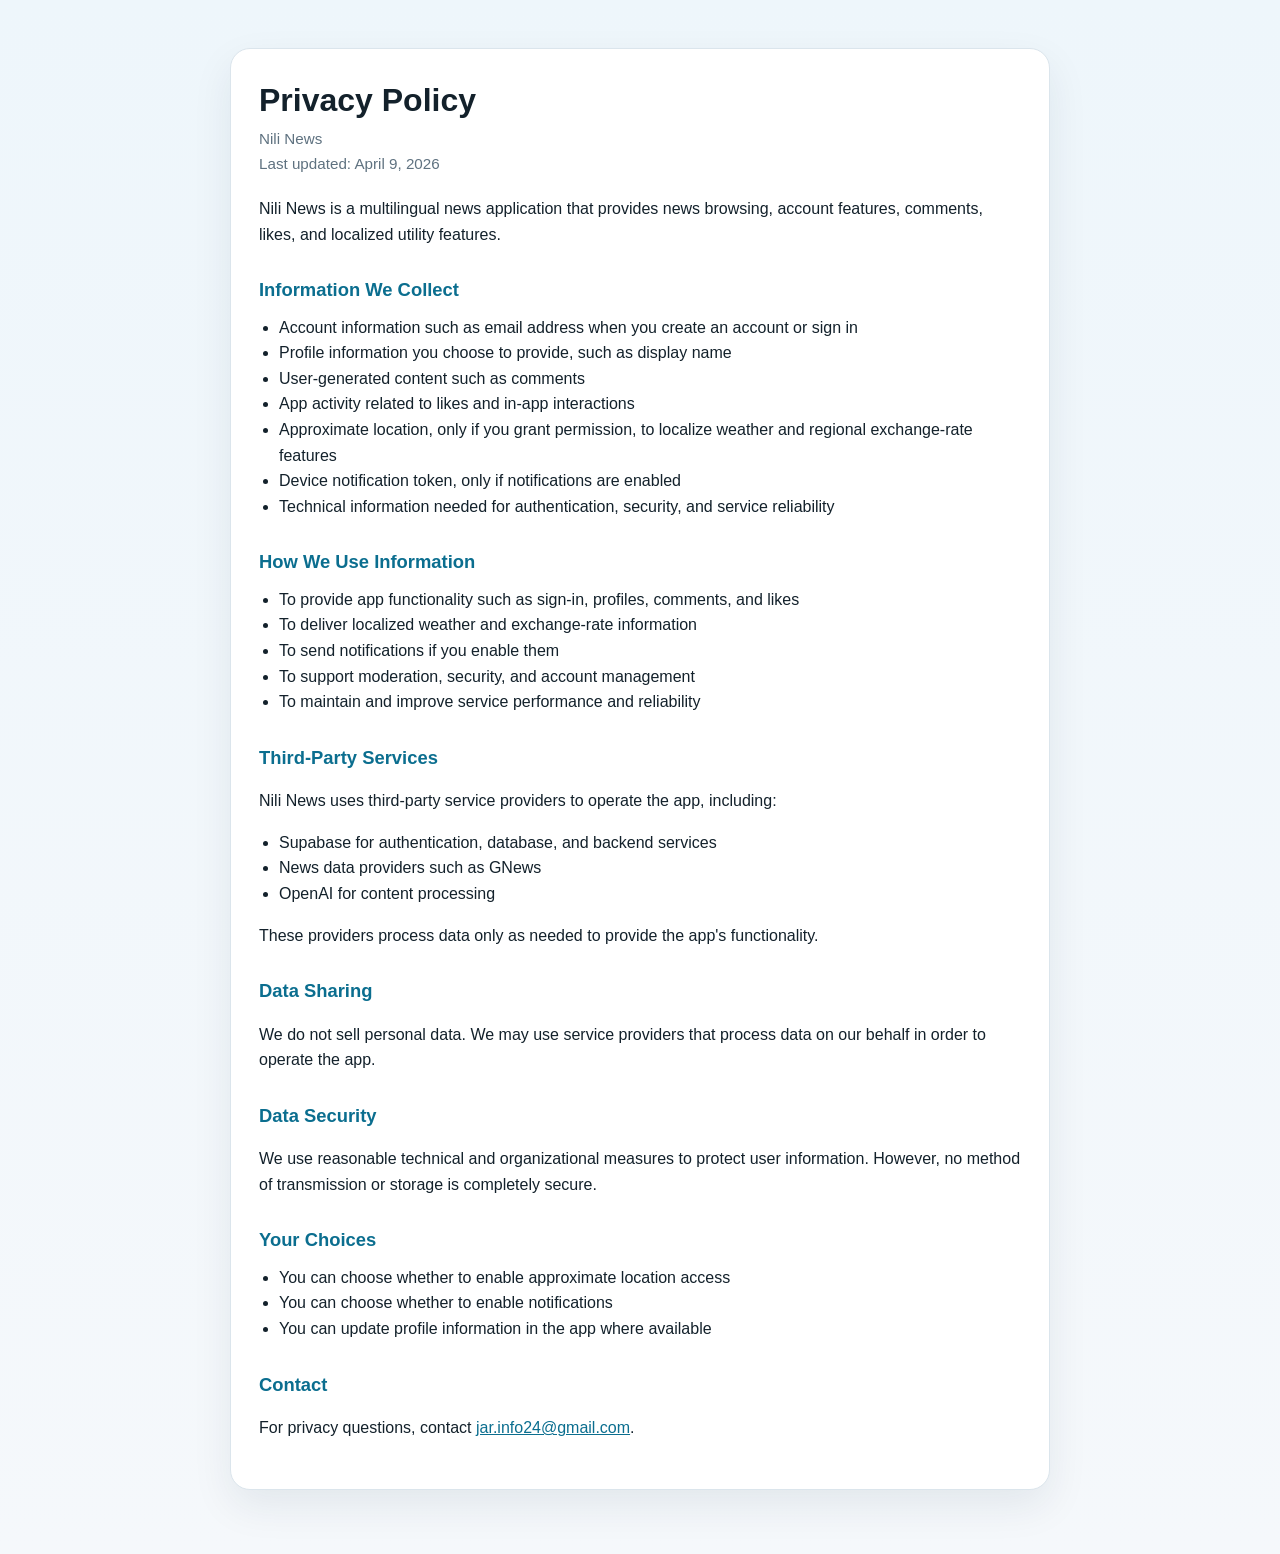
==== privacy-policy.html @ b3837805 "Add files via upload" ====
<!DOCTYPE html>
<html lang="en">
<head>
  <meta charset="utf-8">
  <meta name="viewport" content="width=device-width, initial-scale=1">
  <title>Privacy Policy - Nili News</title>
  <meta name="description" content="Privacy Policy for Nili News.">
  <style>
    :root {
      --bg: #f5f8fb;
      --panel: #ffffff;
      --text: #13212b;
      --muted: #5f7280;
      --accent: #0b6e8f;
      --border: #dbe5ec;
    }

    * {
      box-sizing: border-box;
    }

    body {
      margin: 0;
      font-family: "Segoe UI", Arial, sans-serif;
      background: linear-gradient(180deg, #eef6fb 0%, var(--bg) 100%);
      color: var(--text);
      line-height: 1.6;
    }

    main {
      max-width: 860px;
      margin: 0 auto;
      padding: 48px 20px 64px;
    }

    .card {
      background: var(--panel);
      border: 1px solid var(--border);
      border-radius: 20px;
      padding: 32px 28px;
      box-shadow: 0 16px 40px rgba(16, 42, 67, 0.08);
    }

    h1 {
      margin: 0 0 8px;
      font-size: 2rem;
      line-height: 1.2;
    }

    h2 {
      margin-top: 28px;
      margin-bottom: 10px;
      font-size: 1.15rem;
      color: var(--accent);
    }

    p, li {
      font-size: 1rem;
    }

    .updated {
      margin: 0 0 20px;
      color: var(--muted);
      font-size: 0.95rem;
    }

    ul {
      margin: 0;
      padding-left: 20px;
    }

    a {
      color: var(--accent);
    }
  </style>
</head>
<body>
  <main>
    <section class="card">
      <h1>Privacy Policy</h1>
      <p class="updated">Nili News<br>Last updated: April 9, 2026</p>

      <p>
        Nili News is a multilingual news application that provides news browsing,
        account features, comments, likes, and localized utility features.
      </p>

      <h2>Information We Collect</h2>
      <ul>
        <li>Account information such as email address when you create an account or sign in</li>
        <li>Profile information you choose to provide, such as display name</li>
        <li>User-generated content such as comments</li>
        <li>App activity related to likes and in-app interactions</li>
        <li>Approximate location, only if you grant permission, to localize weather and regional exchange-rate features</li>
        <li>Device notification token, only if notifications are enabled</li>
        <li>Technical information needed for authentication, security, and service reliability</li>
      </ul>

      <h2>How We Use Information</h2>
      <ul>
        <li>To provide app functionality such as sign-in, profiles, comments, and likes</li>
        <li>To deliver localized weather and exchange-rate information</li>
        <li>To send notifications if you enable them</li>
        <li>To support moderation, security, and account management</li>
        <li>To maintain and improve service performance and reliability</li>
      </ul>

      <h2>Third-Party Services</h2>
      <p>Nili News uses third-party service providers to operate the app, including:</p>
      <ul>
        <li>Supabase for authentication, database, and backend services</li>
        <li>News data providers such as GNews</li>
        <li>OpenAI for content processing</li>
      </ul>
      <p>These providers process data only as needed to provide the app's functionality.</p>

      <h2>Data Sharing</h2>
      <p>
        We do not sell personal data. We may use service providers that process data on our behalf
        in order to operate the app.
      </p>

      <h2>Data Security</h2>
      <p>
        We use reasonable technical and organizational measures to protect user information.
        However, no method of transmission or storage is completely secure.
      </p>

      <h2>Your Choices</h2>
      <ul>
        <li>You can choose whether to enable approximate location access</li>
        <li>You can choose whether to enable notifications</li>
        <li>You can update profile information in the app where available</li>
      </ul>

      <h2>Contact</h2>
      <p>
        For privacy questions, contact
        <a href="mailto:jar.info24@gmail.com">jar.info24@gmail.com</a>.
      </p>
    </section>
  </main>
</body>
</html>
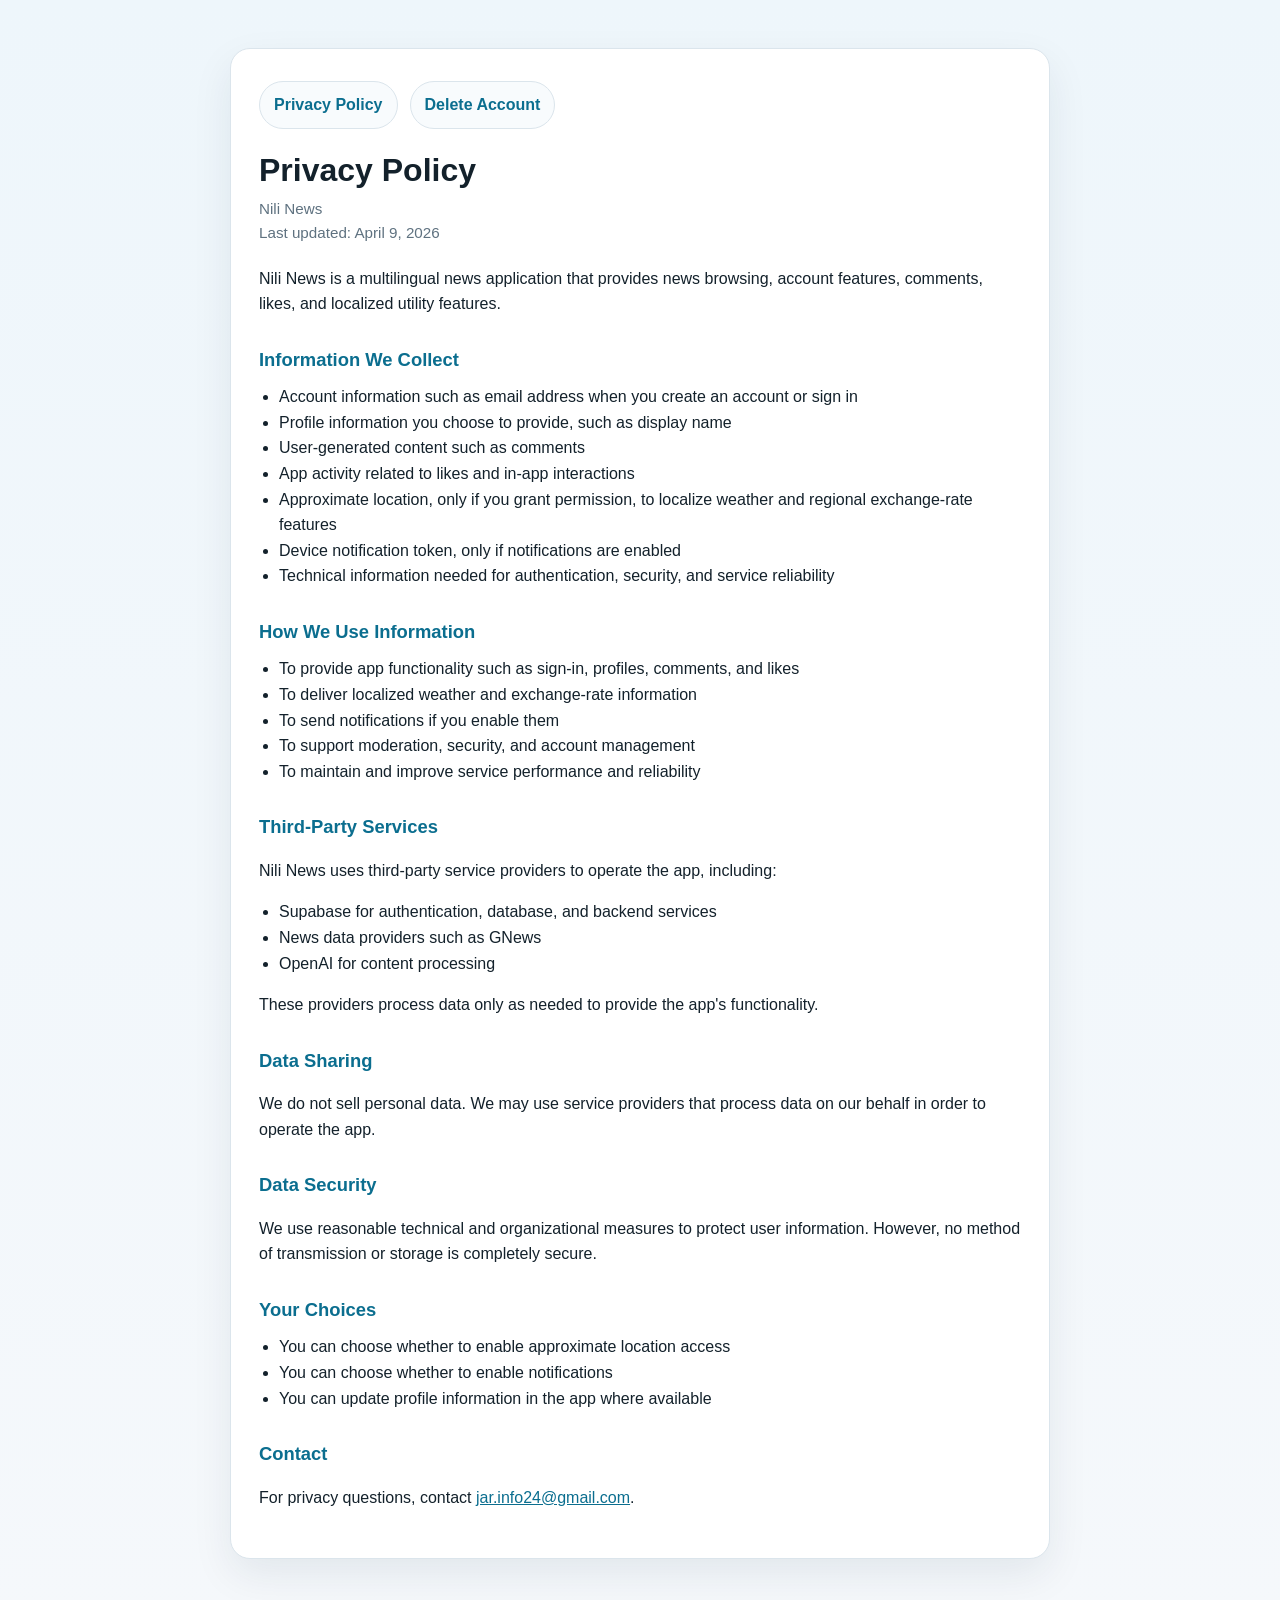
==== commit 8dfe1293: "Update privacy-policy.html" ====
--- a/privacy-policy.html
+++ b/privacy-policy.html
@@ -41,6 +41,24 @@
       box-shadow: 0 16px 40px rgba(16, 42, 67, 0.08);
     }
 
+    .nav {
+      display: flex;
+      gap: 12px;
+      flex-wrap: wrap;
+      margin-bottom: 22px;
+    }
+
+    .nav a {
+      display: inline-flex;
+      align-items: center;
+      padding: 10px 14px;
+      border-radius: 999px;
+      border: 1px solid var(--border);
+      background: #f8fbfd;
+      text-decoration: none;
+      font-weight: 600;
+    }
+
     h1 {
       margin: 0 0 8px;
       font-size: 2rem;
@@ -77,6 +95,11 @@
 <body>
   <main>
     <section class="card">
+      <nav class="nav" aria-label="Policy navigation">
+        <a href="privacy-policy.html">Privacy Policy</a>
+        <a href="delete-account.html">Delete Account</a>
+      </nav>
+
       <h1>Privacy Policy</h1>
       <p class="updated">Nili News<br>Last updated: April 9, 2026</p>
 
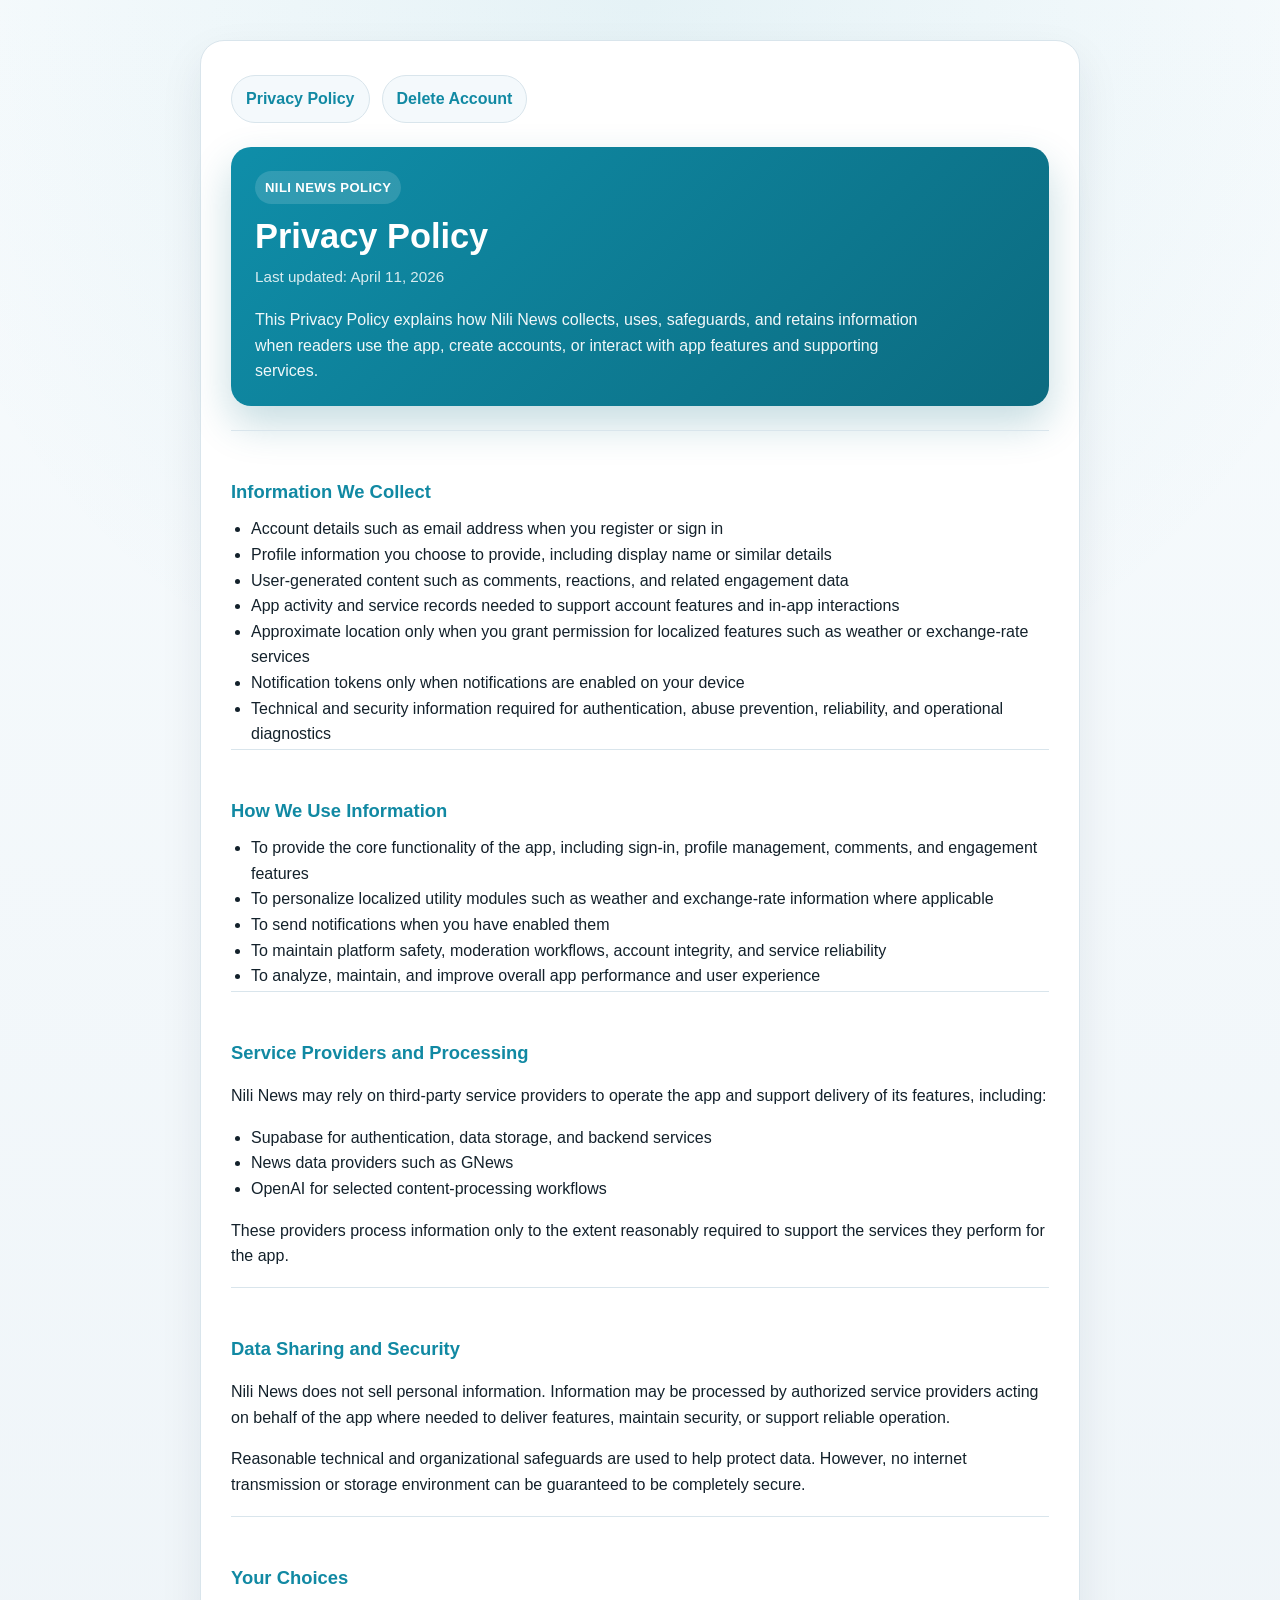
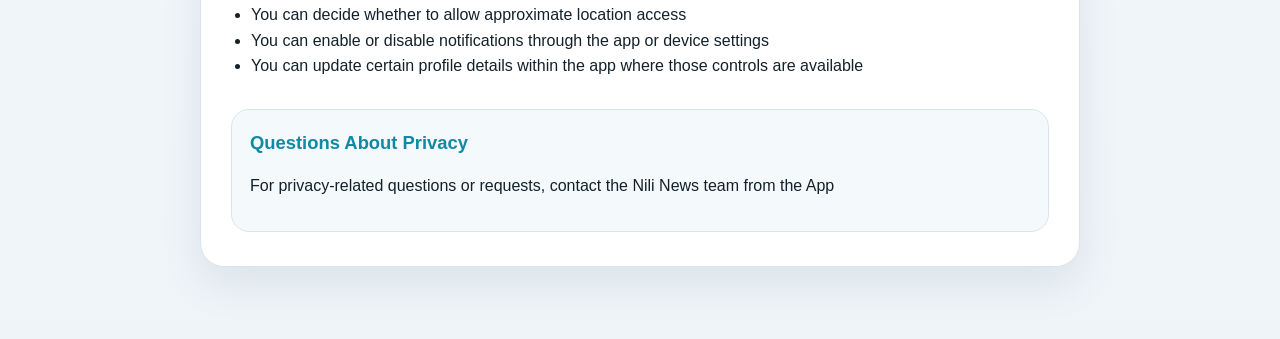
==== commit 83238439: "Update privacy-policy.html" ====
--- a/privacy-policy.html
+++ b/privacy-policy.html
@@ -7,12 +7,15 @@
   <meta name="description" content="Privacy Policy for Nili News.">
   <style>
     :root {
-      --bg: #f5f8fb;
+      --bg: #eef4f8;
       --panel: #ffffff;
       --text: #13212b;
       --muted: #5f7280;
-      --accent: #0b6e8f;
-      --border: #dbe5ec;
+      --accent: #1189a3;
+      --accent-dark: #0c6b80;
+      --border: #d9e5ec;
+      --soft: #f4f9fc;
+      --hero: linear-gradient(135deg, #0f8ea9 0%, #0c6b80 100%);
     }
 
     * {
@@ -22,30 +25,32 @@
     body {
       margin: 0;
       font-family: "Segoe UI", Arial, sans-serif;
-      background: linear-gradient(180deg, #eef6fb 0%, var(--bg) 100%);
+      background:
+        radial-gradient(circle at top, rgba(17, 137, 163, 0.08), transparent 38%),
+        linear-gradient(180deg, #f7fbfd 0%, var(--bg) 100%);
       color: var(--text);
       line-height: 1.6;
     }
 
     main {
-      max-width: 860px;
+      max-width: 920px;
       margin: 0 auto;
-      padding: 48px 20px 64px;
+      padding: 40px 20px 72px;
     }
 
     .card {
       background: var(--panel);
       border: 1px solid var(--border);
-      border-radius: 20px;
-      padding: 32px 28px;
-      box-shadow: 0 16px 40px rgba(16, 42, 67, 0.08);
+      border-radius: 24px;
+      padding: 34px 30px;
+      box-shadow: 0 18px 44px rgba(16, 42, 67, 0.08);
     }
 
     .nav {
       display: flex;
       gap: 12px;
       flex-wrap: wrap;
-      margin-bottom: 22px;
+      margin-bottom: 24px;
     }
 
     .nav a {
@@ -54,14 +59,35 @@
       padding: 10px 14px;
       border-radius: 999px;
       border: 1px solid var(--border);
-      background: #f8fbfd;
+      background: var(--soft);
       text-decoration: none;
       font-weight: 600;
     }
 
+    .hero {
+      background: var(--hero);
+      color: #ffffff;
+      border-radius: 20px;
+      padding: 24px 24px 22px;
+      margin-bottom: 24px;
+      box-shadow: 0 18px 40px rgba(12, 107, 128, 0.24);
+    }
+
+    .eyebrow {
+      display: inline-flex;
+      align-items: center;
+      padding: 6px 10px;
+      border-radius: 999px;
+      background: rgba(255, 255, 255, 0.14);
+      font-size: 0.82rem;
+      font-weight: 700;
+      letter-spacing: 0.03em;
+      text-transform: uppercase;
+    }
+
     h1 {
-      margin: 0 0 8px;
-      font-size: 2rem;
+      margin: 12px 0 8px;
+      font-size: 2.15rem;
       line-height: 1.2;
     }
 
@@ -77,9 +103,15 @@
     }
 
     .updated {
-      margin: 0 0 20px;
-      color: var(--muted);
+      margin: 0;
+      color: rgba(255, 255, 255, 0.84);
       font-size: 0.95rem;
+    }
+
+    .lede {
+      margin: 18px 0 0;
+      color: rgba(255, 255, 255, 0.94);
+      max-width: 680px;
     }
 
     ul {
@@ -87,8 +119,61 @@
       padding-left: 20px;
     }
 
+    .section {
+      padding: 18px 0 2px;
+      border-top: 1px solid var(--border);
+    }
+
+    .section:first-of-type {
+      border-top: 0;
+      padding-top: 0;
+    }
+
+    .callout {
+      margin-top: 28px;
+      padding: 18px 18px 16px;
+      border: 1px solid var(--border);
+      border-radius: 18px;
+      background: var(--soft);
+    }
+
+    .callout h2 {
+      margin-top: 0;
+    }
+
+    .button {
+      display: inline-flex;
+      align-items: center;
+      justify-content: center;
+      margin-top: 12px;
+      padding: 11px 16px;
+      border-radius: 999px;
+      background: var(--accent);
+      color: #ffffff;
+      font-weight: 700;
+      text-decoration: none;
+    }
+
     a {
       color: var(--accent);
+    }
+
+    @media (max-width: 640px) {
+      main {
+        padding: 24px 14px 48px;
+      }
+
+      .card {
+        padding: 22px 18px;
+      }
+
+      .hero {
+        padding: 20px 18px;
+      }
+
+      h1 {
+        font-size: 1.8rem;
+      }
     }
   </style>
 </head>
@@ -100,67 +185,81 @@
         <a href="delete-account.html">Delete Account</a>
       </nav>
 
-      <h1>Privacy Policy</h1>
-      <p class="updated">Nili News<br>Last updated: April 9, 2026</p>
-
-      <p>
-        Nili News is a multilingual news application that provides news browsing,
-        account features, comments, likes, and localized utility features.
-      </p>
-
-      <h2>Information We Collect</h2>
-      <ul>
-        <li>Account information such as email address when you create an account or sign in</li>
-        <li>Profile information you choose to provide, such as display name</li>
-        <li>User-generated content such as comments</li>
-        <li>App activity related to likes and in-app interactions</li>
-        <li>Approximate location, only if you grant permission, to localize weather and regional exchange-rate features</li>
-        <li>Device notification token, only if notifications are enabled</li>
-        <li>Technical information needed for authentication, security, and service reliability</li>
-      </ul>
-
-      <h2>How We Use Information</h2>
-      <ul>
-        <li>To provide app functionality such as sign-in, profiles, comments, and likes</li>
-        <li>To deliver localized weather and exchange-rate information</li>
-        <li>To send notifications if you enable them</li>
-        <li>To support moderation, security, and account management</li>
-        <li>To maintain and improve service performance and reliability</li>
-      </ul>
-
-      <h2>Third-Party Services</h2>
-      <p>Nili News uses third-party service providers to operate the app, including:</p>
-      <ul>
-        <li>Supabase for authentication, database, and backend services</li>
-        <li>News data providers such as GNews</li>
-        <li>OpenAI for content processing</li>
-      </ul>
-      <p>These providers process data only as needed to provide the app's functionality.</p>
-
-      <h2>Data Sharing</h2>
-      <p>
-        We do not sell personal data. We may use service providers that process data on our behalf
-        in order to operate the app.
-      </p>
-
-      <h2>Data Security</h2>
-      <p>
-        We use reasonable technical and organizational measures to protect user information.
-        However, no method of transmission or storage is completely secure.
-      </p>
-
-      <h2>Your Choices</h2>
-      <ul>
-        <li>You can choose whether to enable approximate location access</li>
-        <li>You can choose whether to enable notifications</li>
-        <li>You can update profile information in the app where available</li>
-      </ul>
-
-      <h2>Contact</h2>
-      <p>
-        For privacy questions, contact
-        <a href="mailto:jar.info24@gmail.com">jar.info24@gmail.com</a>.
-      </p>
+      <div class="hero">
+        <span class="eyebrow">Nili News policy</span>
+        <h1>Privacy Policy</h1>
+        <p class="updated">Last updated: April 11, 2026</p>
+        <p class="lede">
+          This Privacy Policy explains how Nili News collects, uses, safeguards, and
+          retains information when readers use the app, create accounts, or interact
+          with app features and supporting services.
+        </p>
+      </div>
+
+      <div class="section">
+        <h2>Information We Collect</h2>
+        <ul>
+          <li>Account details such as email address when you register or sign in</li>
+          <li>Profile information you choose to provide, including display name or similar details</li>
+          <li>User-generated content such as comments, reactions, and related engagement data</li>
+          <li>App activity and service records needed to support account features and in-app interactions</li>
+          <li>Approximate location only when you grant permission for localized features such as weather or exchange-rate services</li>
+          <li>Notification tokens only when notifications are enabled on your device</li>
+          <li>Technical and security information required for authentication, abuse prevention, reliability, and operational diagnostics</li>
+        </ul>
+      </div>
+
+      <div class="section">
+        <h2>How We Use Information</h2>
+        <ul>
+          <li>To provide the core functionality of the app, including sign-in, profile management, comments, and engagement features</li>
+          <li>To personalize localized utility modules such as weather and exchange-rate information where applicable</li>
+          <li>To send notifications when you have enabled them</li>
+          <li>To maintain platform safety, moderation workflows, account integrity, and service reliability</li>
+          <li>To analyze, maintain, and improve overall app performance and user experience</li>
+        </ul>
+      </div>
+
+      <div class="section">
+        <h2>Service Providers and Processing</h2>
+        <p>Nili News may rely on third-party service providers to operate the app and support delivery of its features, including:</p>
+        <ul>
+          <li>Supabase for authentication, data storage, and backend services</li>
+          <li>News data providers such as GNews</li>
+          <li>OpenAI for selected content-processing workflows</li>
+        </ul>
+        <p>These providers process information only to the extent reasonably required to support the services they perform for the app.</p>
+      </div>
+
+      <div class="section">
+        <h2>Data Sharing and Security</h2>
+        <p>
+          Nili News does not sell personal information. Information may be processed by
+          authorized service providers acting on behalf of the app where needed to deliver
+          features, maintain security, or support reliable operation.
+        </p>
+        <p>
+          Reasonable technical and organizational safeguards are used to help protect data.
+          However, no internet transmission or storage environment can be guaranteed to be
+          completely secure.
+        </p>
+      </div>
+
+      <div class="section">
+        <h2>Your Choices</h2>
+        <ul>
+          <li>You can decide whether to allow approximate location access</li>
+          <li>You can enable or disable notifications through the app or device settings</li>
+          <li>You can update certain profile details within the app where those controls are available</li>
+        </ul>
+      </div>
+
+      <div class="callout">
+        <h2>Questions About Privacy</h2>
+        <p>
+          For privacy-related questions or requests, contact the Nili News team from the App
+        </p>
+      </div>
     </section>
   </main>
 </body>
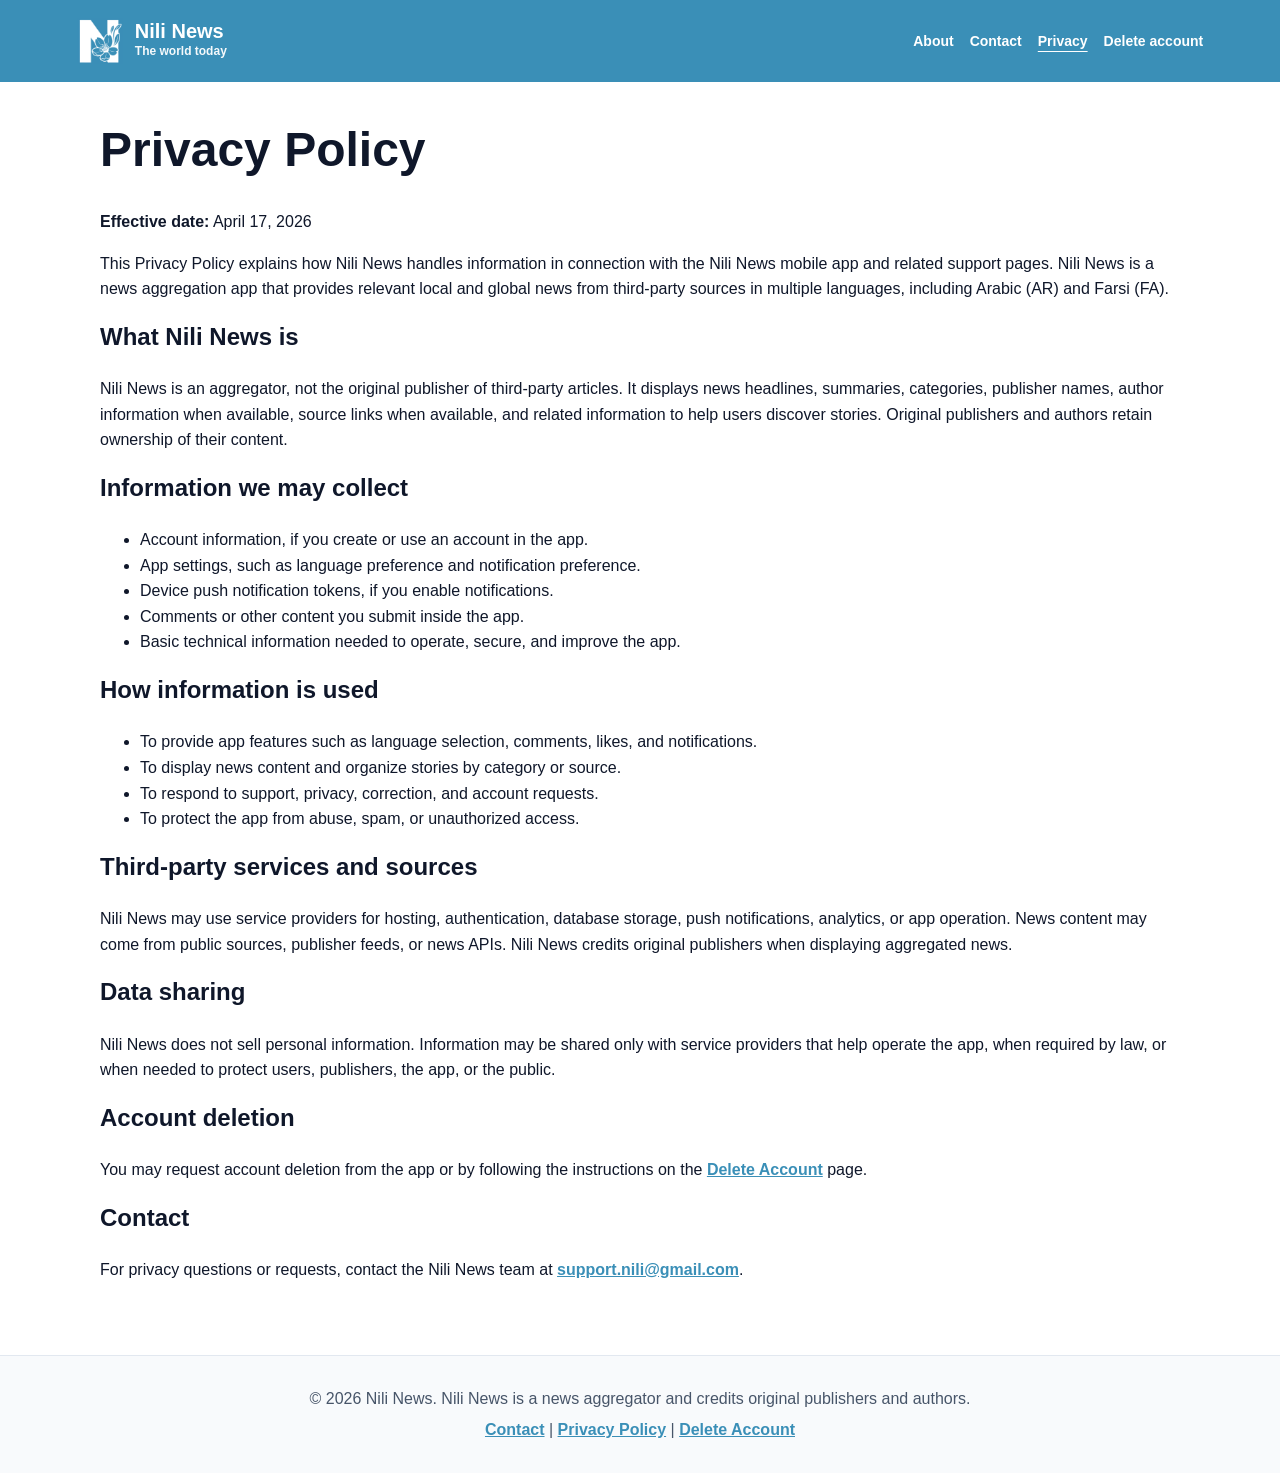
==== commit f5e9aebd: "Update Nili News policy website" ====
--- a/privacy-policy.html
+++ b/privacy-policy.html
@@ -1,266 +1,82 @@
-<!DOCTYPE html>
+<!doctype html>
 <html lang="en">
 <head>
   <meta charset="utf-8">
   <meta name="viewport" content="width=device-width, initial-scale=1">
-  <title>Privacy Policy - Nili News</title>
-  <meta name="description" content="Privacy Policy for Nili News.">
-  <style>
-    :root {
-      --bg: #eef4f8;
-      --panel: #ffffff;
-      --text: #13212b;
-      --muted: #5f7280;
-      --accent: #1189a3;
-      --accent-dark: #0c6b80;
-      --border: #d9e5ec;
-      --soft: #f4f9fc;
-      --hero: linear-gradient(135deg, #0f8ea9 0%, #0c6b80 100%);
-    }
-
-    * {
-      box-sizing: border-box;
-    }
-
-    body {
-      margin: 0;
-      font-family: "Segoe UI", Arial, sans-serif;
-      background:
-        radial-gradient(circle at top, rgba(17, 137, 163, 0.08), transparent 38%),
-        linear-gradient(180deg, #f7fbfd 0%, var(--bg) 100%);
-      color: var(--text);
-      line-height: 1.6;
-    }
-
-    main {
-      max-width: 920px;
-      margin: 0 auto;
-      padding: 40px 20px 72px;
-    }
-
-    .card {
-      background: var(--panel);
-      border: 1px solid var(--border);
-      border-radius: 24px;
-      padding: 34px 30px;
-      box-shadow: 0 18px 44px rgba(16, 42, 67, 0.08);
-    }
-
-    .nav {
-      display: flex;
-      gap: 12px;
-      flex-wrap: wrap;
-      margin-bottom: 24px;
-    }
-
-    .nav a {
-      display: inline-flex;
-      align-items: center;
-      padding: 10px 14px;
-      border-radius: 999px;
-      border: 1px solid var(--border);
-      background: var(--soft);
-      text-decoration: none;
-      font-weight: 600;
-    }
-
-    .hero {
-      background: var(--hero);
-      color: #ffffff;
-      border-radius: 20px;
-      padding: 24px 24px 22px;
-      margin-bottom: 24px;
-      box-shadow: 0 18px 40px rgba(12, 107, 128, 0.24);
-    }
-
-    .eyebrow {
-      display: inline-flex;
-      align-items: center;
-      padding: 6px 10px;
-      border-radius: 999px;
-      background: rgba(255, 255, 255, 0.14);
-      font-size: 0.82rem;
-      font-weight: 700;
-      letter-spacing: 0.03em;
-      text-transform: uppercase;
-    }
-
-    h1 {
-      margin: 12px 0 8px;
-      font-size: 2.15rem;
-      line-height: 1.2;
-    }
-
-    h2 {
-      margin-top: 28px;
-      margin-bottom: 10px;
-      font-size: 1.15rem;
-      color: var(--accent);
-    }
-
-    p, li {
-      font-size: 1rem;
-    }
-
-    .updated {
-      margin: 0;
-      color: rgba(255, 255, 255, 0.84);
-      font-size: 0.95rem;
-    }
-
-    .lede {
-      margin: 18px 0 0;
-      color: rgba(255, 255, 255, 0.94);
-      max-width: 680px;
-    }
-
-    ul {
-      margin: 0;
-      padding-left: 20px;
-    }
-
-    .section {
-      padding: 18px 0 2px;
-      border-top: 1px solid var(--border);
-    }
-
-    .section:first-of-type {
-      border-top: 0;
-      padding-top: 0;
-    }
-
-    .callout {
-      margin-top: 28px;
-      padding: 18px 18px 16px;
-      border: 1px solid var(--border);
-      border-radius: 18px;
-      background: var(--soft);
-    }
-
-    .callout h2 {
-      margin-top: 0;
-    }
-
-    .button {
-      display: inline-flex;
-      align-items: center;
-      justify-content: center;
-      margin-top: 12px;
-      padding: 11px 16px;
-      border-radius: 999px;
-      background: var(--accent);
-      color: #ffffff;
-      font-weight: 700;
-      text-decoration: none;
-    }
-
-    a {
-      color: var(--accent);
-    }
-
-    @media (max-width: 640px) {
-      main {
-        padding: 24px 14px 48px;
-      }
-
-      .card {
-        padding: 22px 18px;
-      }
-
-      .hero {
-        padding: 20px 18px;
-      }
-
-      h1 {
-        font-size: 1.8rem;
-      }
-    }
-  </style>
+  <title>Privacy Policy | Nili News</title>
+  <meta name="description" content="Privacy policy for the Nili News mobile app.">
+  <link rel="icon" type="image/png" href="assets/nili-news-logo.png">
+  <link rel="stylesheet" href="styles.css">
 </head>
 <body>
-  <main>
-    <section class="card">
-      <nav class="nav" aria-label="Policy navigation">
-        <a href="privacy-policy.html">Privacy Policy</a>
-        <a href="delete-account.html">Delete Account</a>
-      </nav>
+  <header class="site-header">
+    <a class="brand" href="index.html" aria-label="Nili News home">
+      <img class="brand-logo" src="assets/nili-news-logo.png" alt="Nili News logo">
+      <span><strong>Nili News</strong><small>The world today</small></span>
+    </a>
+    <nav class="site-nav" aria-label="Main navigation">
+      <a href="about.html">About</a>
+      <a href="contact.html">Contact</a>
+      <a href="privacy-policy.html" aria-current="page">Privacy</a>
+      <a href="delete-account.html">Delete account</a>
+    </nav>
+  </header>
 
-      <div class="hero">
-        <span class="eyebrow">Nili News policy</span>
-        <h1>Privacy Policy</h1>
-        <p class="updated">Last updated: April 11, 2026</p>
-        <p class="lede">
-          This Privacy Policy explains how Nili News collects, uses, safeguards, and
-          retains information when readers use the app, create accounts, or interact
-          with app features and supporting services.
-        </p>
-      </div>
+  <main class="container content">
+    <h1>Privacy Policy</h1>
+    <p><strong>Effective date:</strong> April 17, 2026</p>
+    <p>This Privacy Policy explains how Nili News handles information in connection with the Nili News mobile app and related support pages. Nili News is a news aggregation app that provides relevant local and global news from third-party sources in multiple languages, including Arabic (AR) and Farsi (FA).</p>
 
-      <div class="section">
-        <h2>Information We Collect</h2>
-        <ul>
-          <li>Account details such as email address when you register or sign in</li>
-          <li>Profile information you choose to provide, including display name or similar details</li>
-          <li>User-generated content such as comments, reactions, and related engagement data</li>
-          <li>App activity and service records needed to support account features and in-app interactions</li>
-          <li>Approximate location only when you grant permission for localized features such as weather or exchange-rate services</li>
-          <li>Notification tokens only when notifications are enabled on your device</li>
-          <li>Technical and security information required for authentication, abuse prevention, reliability, and operational diagnostics</li>
-        </ul>
-      </div>
+    <section>
+      <h2>What Nili News is</h2>
+      <p>Nili News is an aggregator, not the original publisher of third-party articles. It displays news headlines, summaries, categories, publisher names, author information when available, source links when available, and related information to help users discover stories. Original publishers and authors retain ownership of their content.</p>
+    </section>
 
-      <div class="section">
-        <h2>How We Use Information</h2>
-        <ul>
-          <li>To provide the core functionality of the app, including sign-in, profile management, comments, and engagement features</li>
-          <li>To personalize localized utility modules such as weather and exchange-rate information where applicable</li>
-          <li>To send notifications when you have enabled them</li>
-          <li>To maintain platform safety, moderation workflows, account integrity, and service reliability</li>
-          <li>To analyze, maintain, and improve overall app performance and user experience</li>
-        </ul>
-      </div>
+    <section>
+      <h2>Information we may collect</h2>
+      <ul>
+        <li>Account information, if you create or use an account in the app.</li>
+        <li>App settings, such as language preference and notification preference.</li>
+        <li>Device push notification tokens, if you enable notifications.</li>
+        <li>Comments or other content you submit inside the app.</li>
+        <li>Basic technical information needed to operate, secure, and improve the app.</li>
+      </ul>
+    </section>
 
-      <div class="section">
-        <h2>Service Providers and Processing</h2>
-        <p>Nili News may rely on third-party service providers to operate the app and support delivery of its features, including:</p>
-        <ul>
-          <li>Supabase for authentication, data storage, and backend services</li>
-          <li>News data providers such as GNews</li>
-          <li>OpenAI for selected content-processing workflows</li>
-        </ul>
-        <p>These providers process information only to the extent reasonably required to support the services they perform for the app.</p>
-      </div>
+    <section>
+      <h2>How information is used</h2>
+      <ul>
+        <li>To provide app features such as language selection, comments, likes, and notifications.</li>
+        <li>To display news content and organize stories by category or source.</li>
+        <li>To respond to support, privacy, correction, and account requests.</li>
+        <li>To protect the app from abuse, spam, or unauthorized access.</li>
+      </ul>
+    </section>
 
-      <div class="section">
-        <h2>Data Sharing and Security</h2>
-        <p>
-          Nili News does not sell personal information. Information may be processed by
-          authorized service providers acting on behalf of the app where needed to deliver
-          features, maintain security, or support reliable operation.
-        </p>
-        <p>
-          Reasonable technical and organizational safeguards are used to help protect data.
-          However, no internet transmission or storage environment can be guaranteed to be
-          completely secure.
-        </p>
-      </div>
+    <section>
+      <h2>Third-party services and sources</h2>
+      <p>Nili News may use service providers for hosting, authentication, database storage, push notifications, analytics, or app operation. News content may come from public sources, publisher feeds, or news APIs. Nili News credits original publishers when displaying aggregated news.</p>
+    </section>
 
-      <div class="section">
-        <h2>Your Choices</h2>
-        <ul>
-          <li>You can decide whether to allow approximate location access</li>
-          <li>You can enable or disable notifications through the app or device settings</li>
-          <li>You can update certain profile details within the app where those controls are available</li>
-        </ul>
-      </div>
+    <section>
+      <h2>Data sharing</h2>
+      <p>Nili News does not sell personal information. Information may be shared only with service providers that help operate the app, when required by law, or when needed to protect users, publishers, the app, or the public.</p>
+    </section>
 
-      <div class="callout">
-        <h2>Questions About Privacy</h2>
-        <p>
-          For privacy-related questions or requests, contact the Nili News team from the App
-        </p>
-      </div>
+    <section>
+      <h2>Account deletion</h2>
+      <p>You may request account deletion from the app or by following the instructions on the <a href="delete-account.html">Delete Account</a> page.</p>
+    </section>
+
+    <section>
+      <h2>Contact</h2>
+      <p>For privacy questions or requests, contact the Nili News team at <a href="mailto:support.nili@gmail.com">support.nili@gmail.com</a>.</p>
     </section>
   </main>
+
+  <footer class="site-footer">
+    <p>&copy; 2026 Nili News. Nili News is a news aggregator and credits original publishers and authors.</p>
+    <p><a href="contact.html">Contact</a> | <a href="privacy-policy.html">Privacy Policy</a> | <a href="delete-account.html">Delete Account</a></p>
+  </footer>
 </body>
 </html>
--- a/styles.css
+++ b/styles.css
@@ -0,0 +1,240 @@
+:root {
+  --brand-blue: #3a8fb7;
+  --logo-blue: #2e8db4;
+  --logo-red: #ff3131;
+  --ink: #0f172a;
+  --muted: #475569;
+  --surface: #f8fafc;
+  --border: #e2e8f0;
+  --white: #ffffff;
+}
+
+* {
+  box-sizing: border-box;
+}
+
+body {
+  margin: 0;
+  font-family: Arial, Helvetica, sans-serif;
+  line-height: 1.6;
+  color: var(--ink);
+  background: var(--white);
+}
+
+a {
+  color: var(--brand-blue);
+  font-weight: 700;
+}
+
+.site-header {
+  display: flex;
+  align-items: center;
+  justify-content: space-between;
+  gap: 20px;
+  padding: 18px 6vw;
+  background: var(--brand-blue);
+  color: var(--white);
+}
+
+.brand {
+  display: inline-flex;
+  align-items: center;
+  gap: 12px;
+  color: var(--white);
+  text-decoration: none;
+}
+
+.brand-logo {
+  display: block;
+  width: 46px;
+  height: 46px;
+  object-fit: contain;
+}
+
+.brand strong,
+.brand small {
+  display: block;
+}
+
+.brand strong {
+  font-size: 20px;
+  line-height: 1.1;
+}
+
+.brand small {
+  font-size: 12px;
+  opacity: 0.95;
+}
+
+.site-nav {
+  display: flex;
+  flex-wrap: wrap;
+  gap: 10px 16px;
+}
+
+.site-nav a {
+  color: var(--white);
+  text-decoration: none;
+  font-size: 14px;
+}
+
+.site-nav a[aria-current="page"] {
+  text-decoration: underline;
+  text-underline-offset: 5px;
+}
+
+.container {
+  width: min(1080px, 88vw);
+  margin: 0 auto;
+}
+
+.hero {
+  padding: 70px 0;
+  background: linear-gradient(135deg, #eef9fd, #ffffff);
+}
+
+.hero h1 {
+  max-width: 760px;
+  margin: 0;
+  font-size: clamp(34px, 6vw, 58px);
+  line-height: 1.05;
+}
+
+.lead {
+  max-width: 720px;
+  font-size: 18px;
+  color: var(--muted);
+}
+
+.eyebrow {
+  color: var(--logo-red);
+  font-weight: 800;
+  text-transform: uppercase;
+  letter-spacing: 0.08em;
+}
+
+.actions {
+  display: flex;
+  flex-wrap: wrap;
+  gap: 12px;
+  margin-top: 26px;
+}
+
+.button {
+  display: inline-block;
+  padding: 12px 18px;
+  border-radius: 8px;
+  background: var(--brand-blue);
+  color: var(--white);
+  text-decoration: none;
+}
+
+.button.secondary {
+  background: var(--surface);
+  color: var(--brand-blue);
+  border: 1px solid var(--border);
+}
+
+.grid {
+  display: grid;
+  grid-template-columns: repeat(3, 1fr);
+  gap: 18px;
+  padding: 42px 0;
+}
+
+.card,
+.panel,
+.contact-box {
+  border: 1px solid var(--border);
+  border-radius: 8px;
+  background: var(--surface);
+}
+
+.card {
+  padding: 22px;
+}
+
+.panel,
+.contact-box {
+  padding: 24px;
+  margin: 28px 0;
+}
+
+.content {
+  padding: 42px 0 56px;
+}
+
+.content h1 {
+  font-size: clamp(32px, 5vw, 48px);
+  line-height: 1.1;
+  margin-top: 0;
+}
+
+.content h2,
+.card h2,
+.panel h2,
+.contact-box h2 {
+  margin-top: 0;
+}
+
+.page-links {
+  padding: 0 0 50px;
+}
+
+.page-links ul {
+  display: grid;
+  grid-template-columns: repeat(2, 1fr);
+  gap: 12px;
+  padding-left: 20px;
+}
+
+dl {
+  display: grid;
+  grid-template-columns: 150px 1fr;
+  gap: 10px 18px;
+}
+
+dt {
+  font-weight: 800;
+}
+
+dd {
+  margin: 0;
+}
+
+.site-footer {
+  padding: 24px 6vw;
+  border-top: 1px solid var(--border);
+  background: var(--surface);
+  color: var(--muted);
+  text-align: center;
+}
+
+.site-footer p {
+  margin: 6px 0;
+}
+
+@media (max-width: 760px) {
+  .site-header {
+    align-items: flex-start;
+    flex-direction: column;
+  }
+
+  .site-nav {
+    gap: 8px 12px;
+  }
+
+  .grid,
+  .page-links ul {
+    grid-template-columns: 1fr;
+  }
+
+  .hero {
+    padding: 48px 0;
+  }
+
+  dl {
+    grid-template-columns: 1fr;
+    gap: 4px;
+  }
+}
